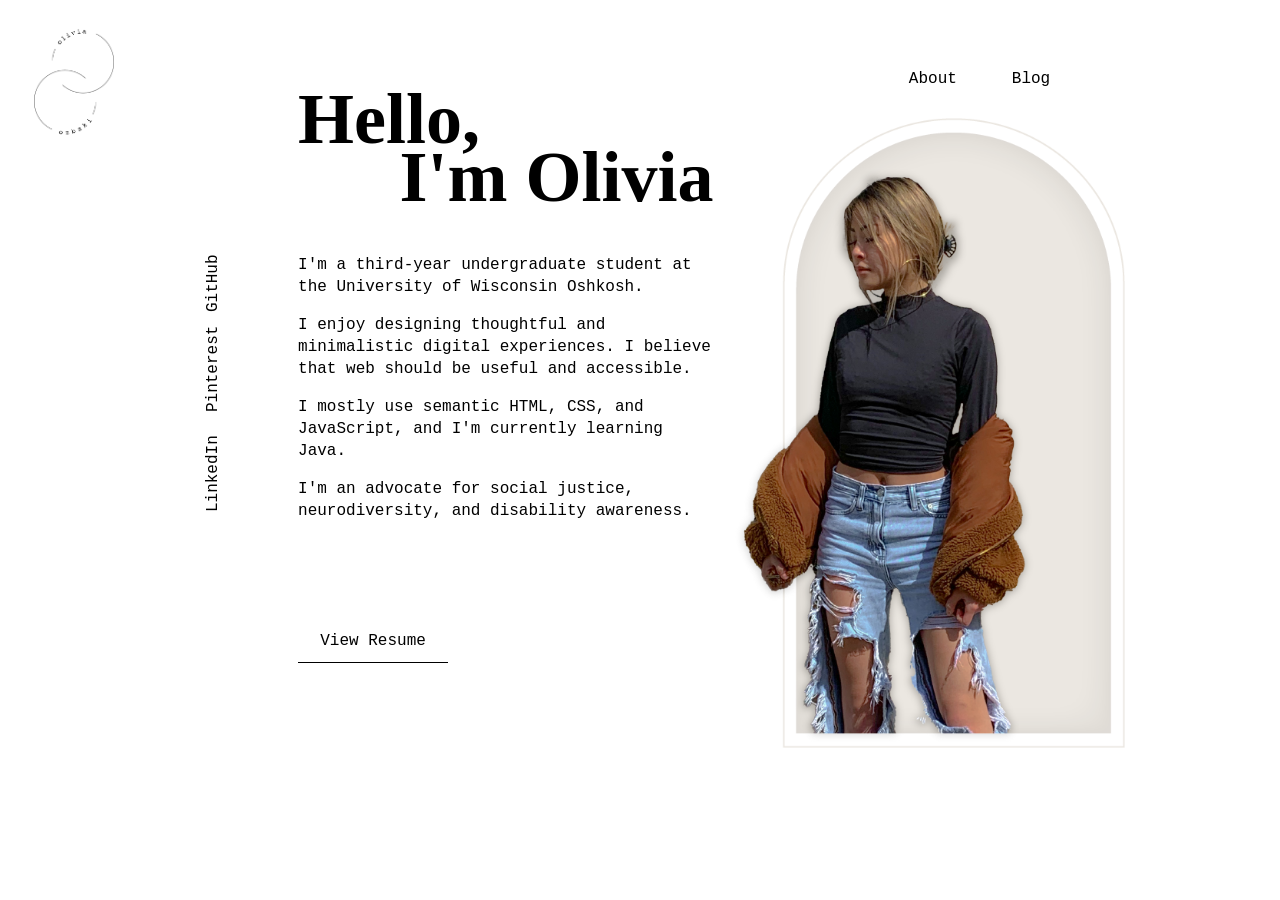
==== index.html @ fc2e69d7 "Rename home.html to index.html" ====
<!DOCTYPE html>
<html lang="en">
<head>
    <meta charset="UTF-8">
    <meta http-equiv="X-UA-Compatible" content="IE=edge">
    <meta name="viewport" content="width=device-width, initial-scale=1.0">
    <link rel="stylesheet" type="text/css" href="/css/home.css">
    <title>Home</title>
</head>
<body>
    <section class="wrapper">
        <!-- logo -->
        <a href="home.html"><img src="logos/Asset 1.png" class="basicLogo">
        </a>
        
        <!-- left-side sideways links -->
        <a href="https://github.com/viaoz" class="link1">GitHub</a>
        <a href="https://pinterest.com/viaflwrs" class="link2">Pinterest</a>
        <a href="https://linkedin.com/in/oliviaozbaki" class="link3">LinkedIn</a>
    

        <!-- right-side horizontal navigation -->
        <a href="/about.html" class="about">About</a>
        <a href="/blog.html" class="blog">Blog</a>

        <!-- name as title -->
        <h1 class="firstHead">Hello,</h1>
        <h1 class="secondHead">I'm Olivia</h1>

        <!-- picture of me -->
        <img src="me.v1.png" class="myPhoto">

        <!-- biography -->
        <div class="biography">
            <p>I'm a third-year undergraduate student at the University of Wisconsin Oshkosh.</p>
            <p>I enjoy designing thoughtful and minimalistic digital experiences. I believe that web should be useful and accessible.</p>
            <p>I mostly use semantic HTML, CSS, and JavaScript, and I'm currently learning Java.</p>
            <p>I'm an advocate for social justice, neurodiversity, and disability awareness.</p>
        </div>

        <!-- buttons -->
        <button class="buttonV1 resume"><a href="https://docs.google.com/document/d/1Tc7Bz-sGKmetqYsMd-aE8GoMTf-6KfZbD5wlW9sKRAI/edit?usp=sharing">View Resume</a></button>
        
</body>
</html>
---- css/home.css ----
/* ---------- website constants ---------- */
page {
    background-color: #FAF9F5;
}

/* main grid container */
.wrapper {
    display: grid;
    grid-template-columns: repeat(13, 1fr);
    grid-template-rows: repeat(8, 100px);

    /* margins */
    margin-top: 2vh;
    margin-bottom: 2vh;
    margin-left: 2vw;
    margin-right: 2vw;
}

@media only screen and (max-width: 550px) {
    .wrapper {
        display: grid;
        grid-template-columns: 1 fr;
        grid-template-rows: repeat(12, 1fr);
    }
}   

/* logo */
.basicLogo{
    height: 130px;
    width: auto;
    grid-column-start: 1;
    grid-row-start: 1;
}

/* link design */
a:link, a:visited {
    font-family: 'Courier New', Courier, monospace;
    font-size: 16px;
    color: black;
    text-decoration: none;
}

a:hover, a:active {
    font-family: 'Courier New', Courier, monospace;
    font-size: 16px;
    color: black;
    text-decoration: underline 1px black;
}

/* ----- navigation bar ----- */
.about {
    grid-column-start: 10;
    grid-row-start: 1;
    text-align: center;
    align-self: end;
    padding-bottom: 30px;
    padding-right: 10px;
}

.blog {
    grid-column-start: 11;
    grid-row-start: 1;
    text-align: center;
    align-self: end;
    padding-bottom: 30px;
    padding-left: 10px;
}

/* ---------- vertical links on left ---------- */
.link1 {
    text-align: left;
    grid-column-start: 3;
    grid-row-start: 3;
    transform: rotate(-90deg);
}
.link2 {
    text-align: left;
    grid-column-start: 3;
    grid-row-start: 4;
    transform: rotate(-90deg);
}
.link3 {
    text-align: left;
    grid-column-start: 3;
    grid-row-start: 5;
    transform: rotate(-90deg);
}

/* ---------- main body ---------- */

.firstHead {
    font-family: lust;
    font-size: 8vh;

    grid-column-start: 4;
    grid-column-end: 6;
    grid-row-start: 1;
    
    margin-bottom: 2vh;
}

.secondHead {
    font-family: lust;
    font-size: 8vh;

    grid-column-start: 4;
    grid-column-end: 9;
    grid-row-start: 2;

    margin-top: 2vh;
    margin-left: 20%;
}

.biography {
    /* typography */
    font-family: courier;
    line-height: 22px;

    /* positioning */
    position: relative;
    grid-column-start: 4;
    grid-column-end: 8;
    grid-row-start: 3;
    grid-row-end: 7;
    padding-top: 20px;
    overflow: scroll;
}

/* ----- general button ----- */
.buttonV1 {
    /* size */
    height: 3vh;

    /* design */
    background-color: transparent;

    /* border */
    border: none;
    border-bottom: 1px solid black;
    

    /* typography */
    font-family: 'Courier New', Courier, monospace;
    font-size: 2vh;
}

.buttonV1.resume {
    /* positioning */
    grid-row-start: 7;
    grid-column-start: 4;
    margin-right: 5px;

     /* size */
     height: 45px;
     width: 150px;
}


/* image of me */
.myPhoto {
    height: 70vh;
    width: auto;
    padding-left: 8vw;
    grid-column-start: 7;
    grid-column-end: 12;
    grid-row-start: 2;
    grid-row-end: 5;
}

/* ----- footer ----- */
.footer {
    display: grid;
    grid-template-columns: repeat(3, 1fr);
    grid-template-rows: auto;
}
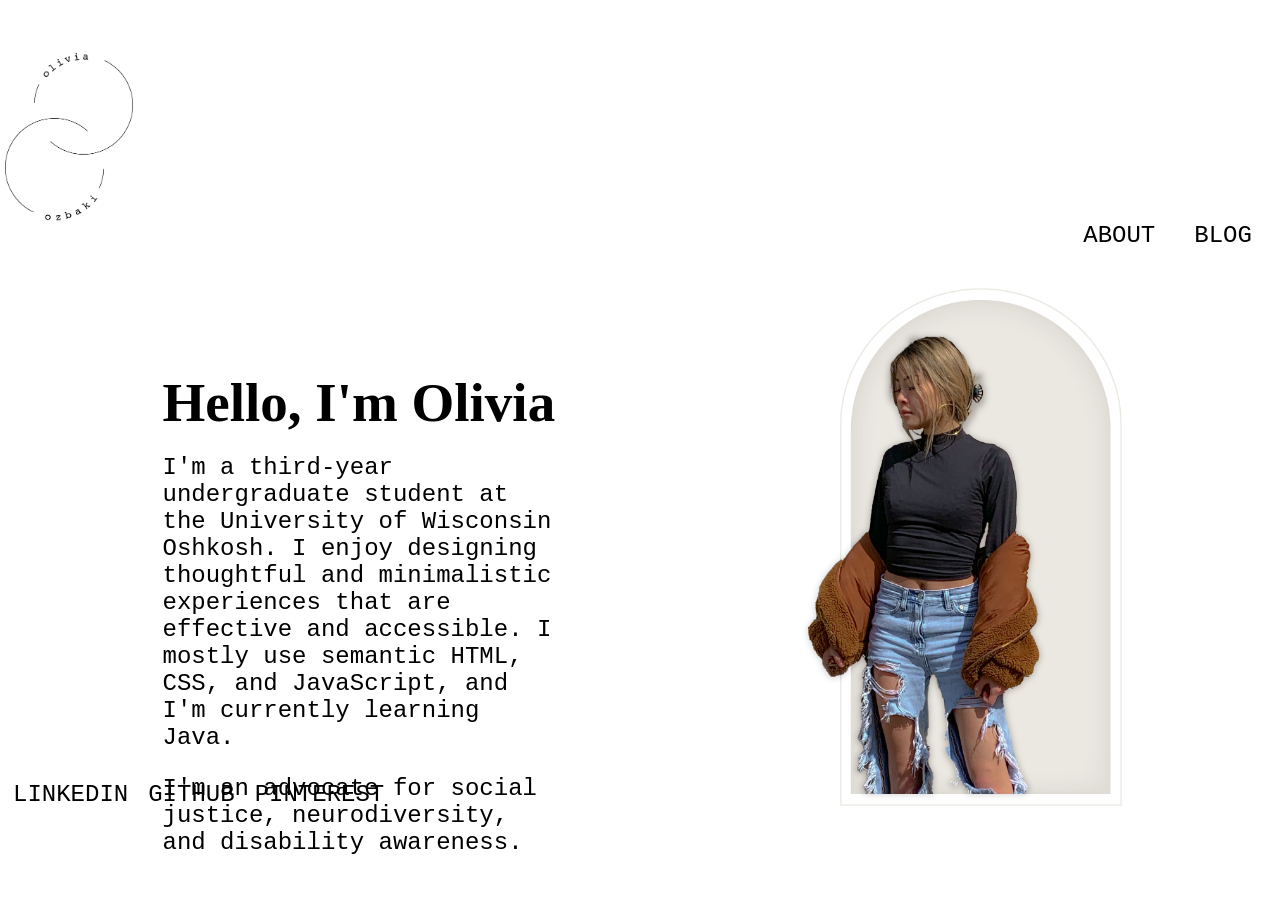
==== commit c199c6e6: "redesigned website increasing responsivity for various sccreen sizes" ====
--- a/index.html
+++ b/index.html
@@ -4,42 +4,49 @@
     <meta charset="UTF-8">
     <meta http-equiv="X-UA-Compatible" content="IE=edge">
     <meta name="viewport" content="width=device-width, initial-scale=1.0">
-    <link rel="stylesheet" type="text/css" href="/css/home.css">
+    <link rel="stylesheet" type="text/css" href="/css/index.css">
     <title>Home</title>
 </head>
-<body>
-    <section class="wrapper">
-        <!-- logo -->
-        <a href="home.html"><img src="logos/Asset 1.png" class="basicLogo">
-        </a>
-        
-        <!-- left-side sideways links -->
-        <a href="https://github.com/viaoz" class="link1">GitHub</a>
-        <a href="https://pinterest.com/viaflwrs" class="link2">Pinterest</a>
-        <a href="https://linkedin.com/in/oliviaozbaki" class="link3">LinkedIn</a>
-    
-
-        <!-- right-side horizontal navigation -->
-        <a href="/about.html" class="about">About</a>
-        <a href="/blog.html" class="blog">Blog</a>
-
-        <!-- name as title -->
-        <h1 class="firstHead">Hello,</h1>
-        <h1 class="secondHead">I'm Olivia</h1>
-
-        <!-- picture of me -->
-        <img src="me.v1.png" class="myPhoto">
-
-        <!-- biography -->
-        <div class="biography">
-            <p>I'm a third-year undergraduate student at the University of Wisconsin Oshkosh.</p>
-            <p>I enjoy designing thoughtful and minimalistic digital experiences. I believe that web should be useful and accessible.</p>
-            <p>I mostly use semantic HTML, CSS, and JavaScript, and I'm currently learning Java.</p>
+<body class="container">
+    <nav>
+        <a href="index.html"><img src="Logo1.png" id="logo"></a>
+        <a href="https://viaoz.github.io/about.html" id="link" style="grid-column-start: 11;"">ABOUT</a>
+        <a href=" https://viaoz.github.io/my-blog/" id="link" style="grid-column-start: 12;"">BLOG</a>
+    </nav>
+    <main class="contentWrap">
+        <h1>Hello, I'm Olivia</h1>
+        <div id="text1">
+            <p>I'm a third-year undergraduate student at the University of Wisconsin Oshkosh. I enjoy designing thoughtful and minimalistic experiences that are effective and accessible. I mostly use semantic HTML, CSS, and JavaScript, and I'm currently learning Java.</p>
             <p>I'm an advocate for social justice, neurodiversity, and disability awareness.</p>
         </div>
-
-        <!-- buttons -->
-        <button class="buttonV1 resume"><a href="https://docs.google.com/document/d/1Tc7Bz-sGKmetqYsMd-aE8GoMTf-6KfZbD5wlW9sKRAI/edit?usp=sharing">View Resume</a></button>
-        
+    </main>
+    <div id="content1">
+        <img src="me.v1.png" id="myPhoto">
+    </div>
+    <div id="bottomNav">
+        <a href="https://linkedin.com/in/oliviaozbaki" id="link">LINKEDIN</a>
+        <a href="https://github.com/viaoz" id="link">GITHUB</a>
+        <a href="https://pinterest.com/viaflwrs" id="link">PINTEREST</a>
+    </div>
+    <!-- 
+    <div id="content2">
+        <h1>Portfolio</h1>
+    </div>
+    <div id="content3">
+        <h2>Courses</h2>
+        <ul>
+            <li>CS 125</li>
+            <li>CS 142</li>
+            <li>CS 221</li>
+        </ul>
+        <vl></vl>
+    </div>
+    <div id="content4">
+        content4
+    </div>
+    <footer>
+        footer
+    </footer>
+-->
 </body>
 </html>
--- a/css/index.css
+++ b/css/index.css
@@ -0,0 +1,197 @@
+/***********************************************/
+/* ------------ website constants ------------ */
+/***********************************************/
+page {
+    background-color: #FAF9F5;
+}
+
+:root{
+    --main-padding: 5px;
+}
+
+/**********************************************/
+/* ---------------- main grid --------------- */
+/**********************************************/
+.container {
+    display: grid;
+    height: 90vh /* --- 200vh --- */;
+    grid-template-columns: repeat(12, 1fr);
+    grid-template-rows: 0.1fr 0.8fr 0.1fr/*--- 30px 0.1fr 0.2fr 0.2fr 0.2fr 0.2fr --- */;
+    margin: 30px auto 30px auto;
+    max-width: 2000px;
+    grid-template-areas:
+        "nav nav nav nav nav nav nav nav nav nav nav nav"
+        "main main main main main main content1 content1 content1 content1 content1 content1"
+        "main main main main main main content1 content1 content1 content1 content1 content1"
+        "main main main main main main content1 content1 content1 content1 content1 content1"
+        "bottomNav bottomNav bottomNav bottomNav bottomNav bottomNav content1 content1 content1 content1 content1 content1"
+        /* ----------------------------------------------
+        "none none none none none none none none none none none none"
+        "content2 content2 content2 content2 content2 content2 content2 content2 content2 content2 content2 content2"
+        "content3 content3 content3 content4 content4 content4 content4 content4 content4 content4 content4 content4"
+        "content3 content3 content3 content4 content4 content4 content4 content4 content4 content4 content4 content4"
+        "content3 content3 content3 content4 content4 content4 content4 content4 content4 content4 content4 content4"
+        "footer footer footer footer footer footer footer footer footer footer footer footer"
+        ---------------------------------------------- */
+}
+
+/**********************************************/
+/* ------------- content blocks ------------- */
+/**********************************************/
+nav {
+    grid-area: nav;
+    padding: var(--main-padding);
+
+    /* grid */
+    display: grid;
+    height: auto;
+    grid-template-columns: repeat( 12, 1fr);
+    grid-template-rows: 1fr;
+}
+
+    /* ------------ nav components -------------- */
+    #logo {
+        grid-column-start: 1;
+        align-self: end;
+        width: 8rem;
+    }
+
+    #link {
+        text-align: center;
+        align-self: end;
+        padding: 0 0.5rem 0 0.5rem;
+    }
+
+#content1 {
+    grid-area: content1;  
+    padding: var(--main-padding);
+    display: flex;
+}
+
+#myPhoto {
+    height: 90%;
+    width: auto;
+    margin: auto;
+}
+
+#bottomNav {
+    grid-area: bottomNav;
+    padding: var(--main-padding);
+}
+
+main {
+    grid-area: main;
+    padding: var(--main-padding);
+
+    /* grid */
+    display: grid;
+    height: auto;
+    grid-template-columns: repeat(8, 1fr);
+    grid-template-rows: repeat(6, 1fr);
+}
+  /* ------------ main components ------------ */
+    main h1 {
+        grid-column-start: 3;
+        grid-column-end: 8;
+        grid-row-start: 2;
+
+        /* typography */
+        font-family: Georgia, 'Times New Roman', Times, serif;
+        font-size: 55px;
+
+        /* positioning */
+        align-content: end;
+    }
+
+    main #text1 {
+        grid-column-start: 3;
+        grid-column-end: 8;
+        grid-row-start: 2;
+        grid-row-end: 5;
+
+    /* typography */
+    font-family: 'Courier New', Courier, monospace;
+    font-size: 24px;
+    
+    /* positioning */
+    margin-top: 6rem;
+    align-content: end;
+}
+
+/* ----------------------------------------------
+#content2 {
+    background: #a7ffeb;
+    grid-area: content2;
+    border-top: 1px solid black;
+    border-bottom: 1px solid black;
+    padding: var(--main-padding);
+}
+
+#content3 {
+    background: #18ffff; 
+    grid-area: content3;
+    border-right: 1px solid black;
+    padding: var(--main-padding);
+}
+
+#content4 {
+    background: #84ffff;
+    grid-area: content4;
+    padding: var(--main-padding);
+}
+
+footer {
+    background: #1de9b6;
+    grid-area: footer;
+    border-top: 1px solid black;
+    padding: var(--main-padding);
+}
+
+---------------------------------------------- */
+
+/**********************************************/
+/* ------------ responsive sizing ------------*/
+/**********************************************/
+@media only screen and (max-width: 870px){
+    .container {
+        grid-template-columns: 1fr;
+        grid-template-rows: 0.1fr 0.6fr 3fr 0.1fr 0.3fr 2fr 6fr 0.6fr;
+        grid-template-areas:
+        "nav"
+        "main"
+        "content1"
+        "bottomNav"
+        "content2"
+        "content3"
+        "content4"
+        "footer"
+    }
+    main {
+        grid-template-columns: 1fr;
+        grid-template-rows: 1fr;
+        padding: 0 10% 0 10%;
+    }
+}
+
+@media only screen and (max-width: 360px){
+    main h1{
+        font-size: 26px;
+    }
+}
+
+/**********************************************/
+/* -------------- link design --------------- */
+/**********************************************/
+a:link, a:visited {
+    font-family: 'Courier New', Courier, monospace;
+    font-size: 24px;
+    color: black;
+    text-decoration: none;
+}
+
+a:hover, a:active {
+    font-family: Courier New', Courier, monospace;
+    font-size: 24px;
+    color: black;
+    text-decoration: underline 1px black;
+}
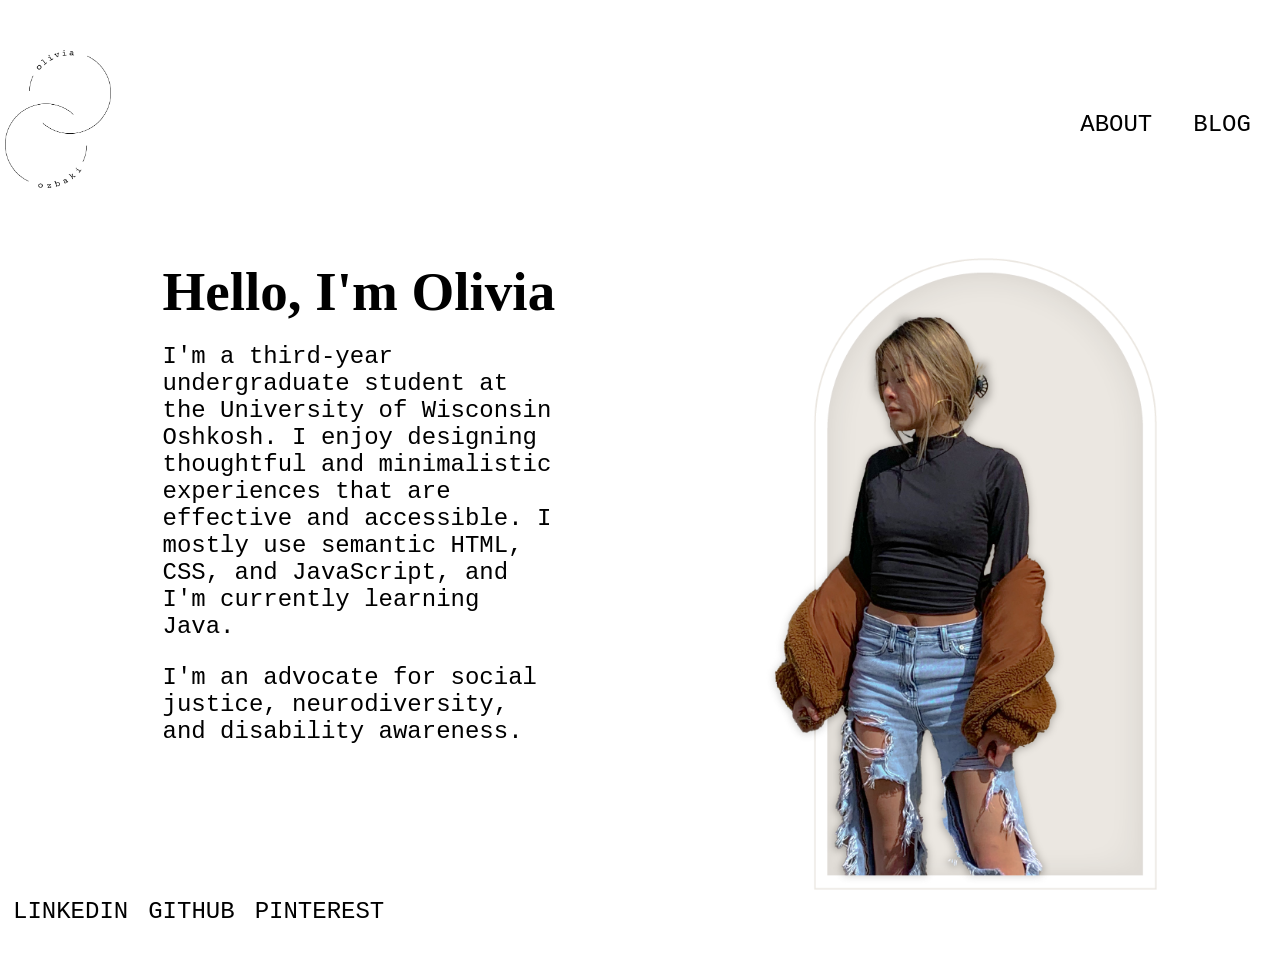
==== commit d2e531bd: "fixes" ====
--- a/index.html
+++ b/index.html
@@ -3,7 +3,7 @@
 <head>
     <meta charset="UTF-8">
     <meta http-equiv="X-UA-Compatible" content="IE=edge">
-    <meta name="viewport" content="width=device-width, initial-scale=1.0">
+    <meta name="viewport" content="width=device-width, initial-scale=1.0, maximum-scale=1.0, user-scalable=no">
     <link rel="stylesheet" type="text/css" href="/css/index.css">
     <title>Home</title>
 </head>
--- a/css/index.css
+++ b/css/index.css
@@ -14,9 +14,9 @@
 /**********************************************/
 .container {
     display: grid;
-    height: 90vh /* --- 200vh --- */;
+    height: 100vh /* --- 200vh --- */;
     grid-template-columns: repeat(12, 1fr);
-    grid-template-rows: 0.1fr 0.8fr 0.1fr/*--- 30px 0.1fr 0.2fr 0.2fr 0.2fr 0.2fr --- */;
+    grid-template-rows: 0.1fr 1fr 0.1fr/*--- 30px 0.1fr 0.2fr 0.2fr 0.2fr 0.2fr --- */;
     margin: 30px auto 30px auto;
     max-width: 2000px;
     grid-template-areas:
@@ -51,14 +51,14 @@
 
     /* ------------ nav components -------------- */
     #logo {
+        align-self: end;
+        width: 100%;
         grid-column-start: 1;
-        align-self: end;
-        width: 8rem;
     }
 
     #link {
         text-align: center;
-        align-self: end;
+        align-self: center;
         padding: 0 0.5rem 0 0.5rem;
     }
 
@@ -92,21 +92,22 @@
   /* ------------ main components ------------ */
     main h1 {
         grid-column-start: 3;
-        grid-column-end: 8;
-        grid-row-start: 2;
+        grid-column-end: 9;
+        grid-row-start: 1;
+        grid-row-end: 1;
 
         /* typography */
         font-family: Georgia, 'Times New Roman', Times, serif;
         font-size: 55px;
 
         /* positioning */
-        align-content: end;
+        
     }
 
     main #text1 {
         grid-column-start: 3;
         grid-column-end: 8;
-        grid-row-start: 2;
+        grid-row-start: 1;
         grid-row-end: 5;
 
     /* typography */
@@ -157,6 +158,7 @@
         grid-template-columns: 1fr;
         grid-template-rows: 0.1fr 0.6fr 3fr 0.1fr 0.3fr 2fr 6fr 0.6fr;
         grid-template-areas:
+        "logo"
         "nav"
         "main"
         "content1"
@@ -190,8 +192,8 @@
 }
 
 a:hover, a:active {
-    font-family: Courier New', Courier, monospace;
+    font-family: 'Courier New', Courier, monospace;
     font-size: 24px;
     color: black;
-    text-decoration: underline 1px black;
+    text-decoration: underline 1px solid black;
 }
